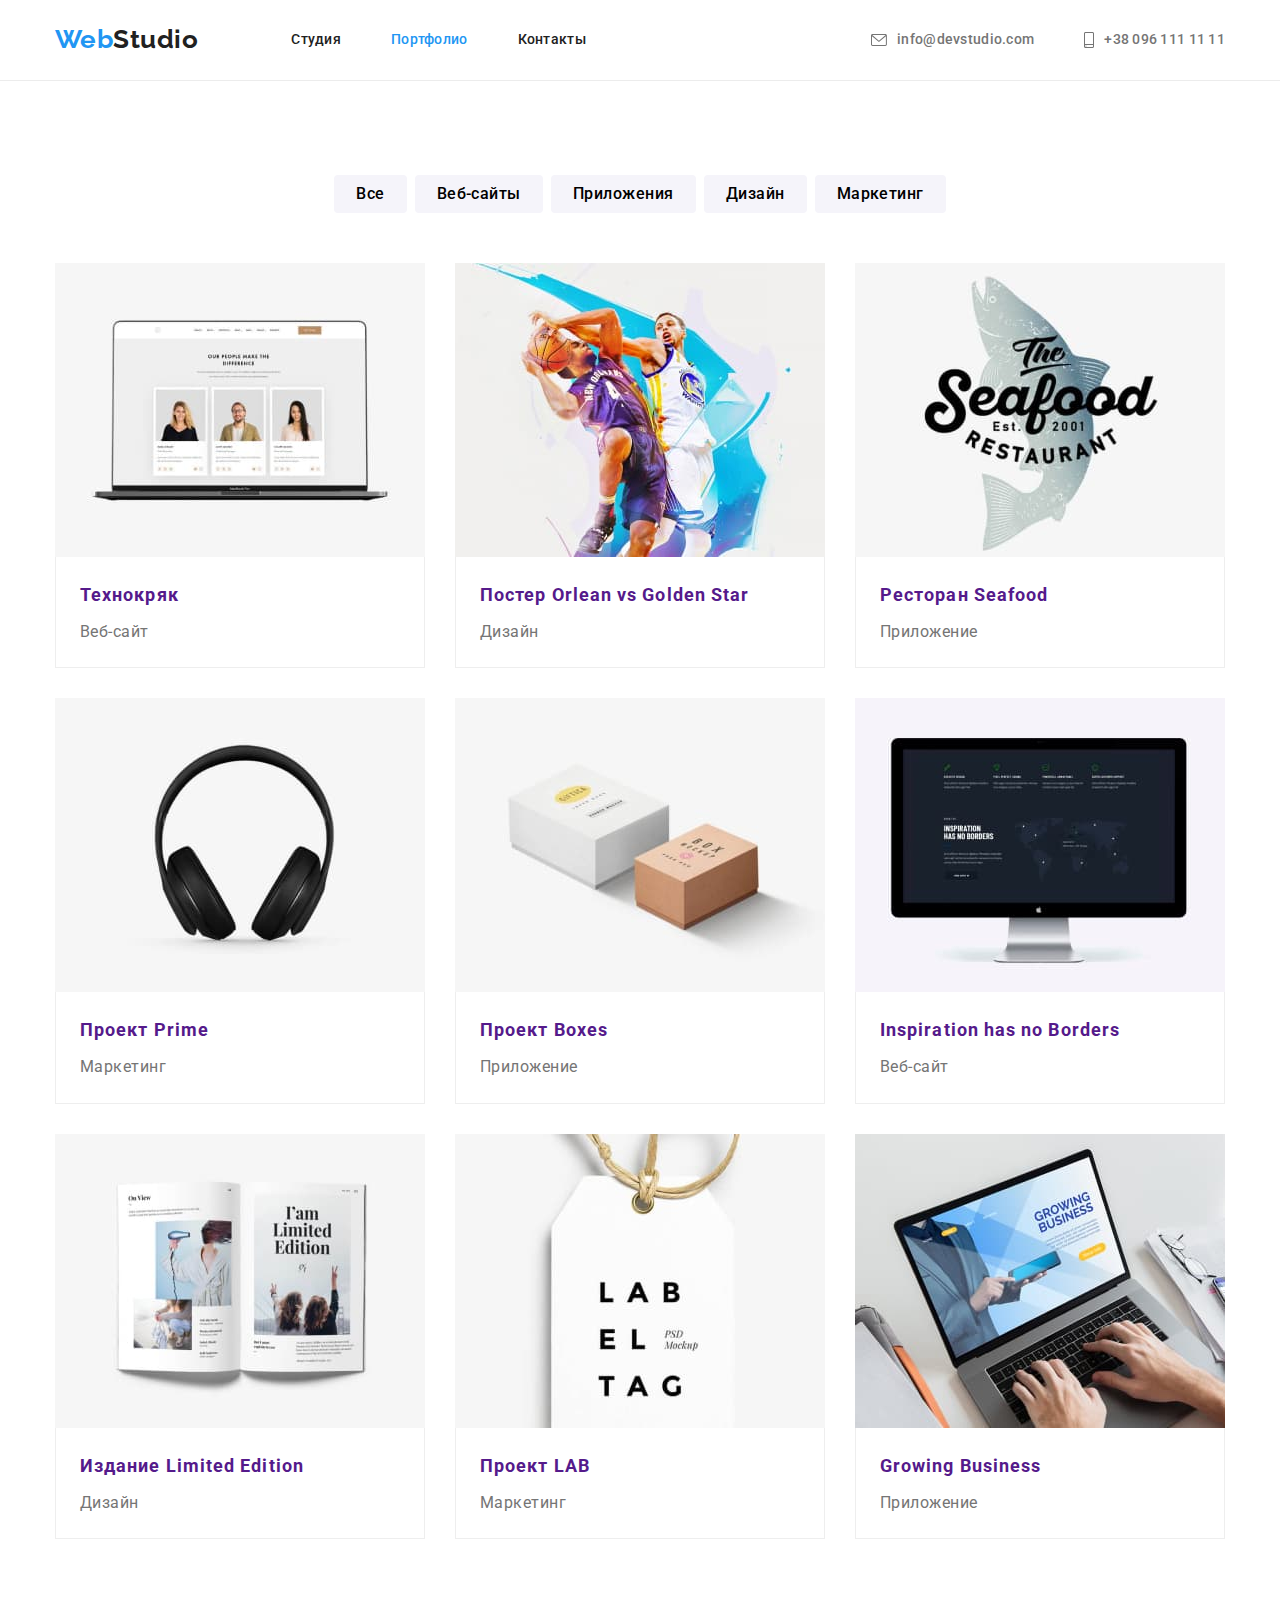
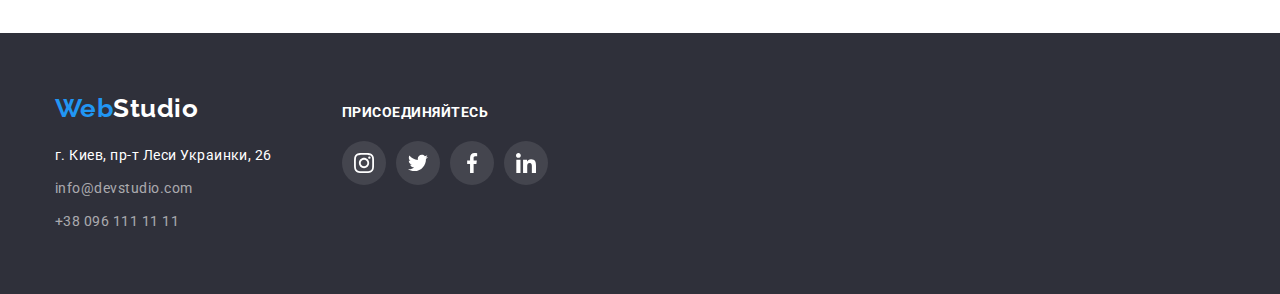
==== portfolio.html @ 65cd3a31 "start" ====
<!DOCTYPE html>
<html lang="ru">
<head>
    <meta charset="UTF-8">
    <meta name="viewport" content="width=device-width, initial-scale=1.0">
    <title>WebStudio</title>
    <link rel="preconnect" href="https://fonts.gstatic.com">
    <link href="https://fonts.googleapis.com/css2?family=Raleway:wght@700&family=Roboto:wght@400;500;700;900&display=swap"
        rel="stylesheet">
    <link rel="stylesheet" href="node_modules/modern-normalize/modern-normalize.css">
    <link rel="stylesheet" href="./css/styles.css" />
</head>
<body>
    <header class="header-stroke">
        <div class="conteiner site-nav">
        <nav class="nav">
            <a class="logo" href="./index.html" lang="en">Web<span class="logo-part-black">Studio</span></a>
            <ul class="main-nav list">
                <li class="item">
                    <a class="link" href="./index.html">Студия</a>
                </li>
                <li class="item">
                    <a class="current link" href="./portfolio.html">Портфолио</a>
                </li>
                <li class="item">
                    <a class="link" href="#contacts">Контакты</a>
                </li>
            </ul>
        </nav>
        <ul class="contacts list">
            <li class="item">
                <a class="link" href="mailto:info@devstudio.com">
                    <svg class="contacts-icon" width="16" height="12">
                        <use href="./img/symbol-defs.svg#icon-envelope"></use>
                    </svg>info@devstudio.com</a>
            </li>
            <li class="item">
                <a class="link" href="tel:+380961111111">
                    <svg class="contacts-icon" width="10px" height="16px">
                        <use href="./img/symbol-defs.svg#icon-smartphone"></use>
                    </svg>+38 096 111 11 11</a>
            </li>
        </ul>
        </div>
    </header>
    <main>
        <section class="section">
            <!--заголовок h1 подразумевается и будет скрыт-->
            <h1 class="visually-hidden">Наши проекты</h1>
            <!--радиокнопки-->
            <div class="conteiner">
            <ul class="radio list">
                <li class="item"><button class="radio-buttons" type="button">Все</button></li>
                <li class="item"><button class="radio-buttons" type="button">Веб-сайты</button></li>
                <li class="item"><button class="radio-buttons" type="button">Приложения</button></li>
                <li class="item"><button class="radio-buttons" type="button">Дизайн</button></li>
                <li class="item"><button class="radio-buttons" type="button">Маркетинг</button></li>
            </ul>
            </div>
            <!--карточки-->
            <div class="conteiner">
            <ul class="card list">
                <li class="item"><a class="cards-h-f" href=""><img class="card-image" src="./img/card1.jpg"
                    alt="Открытый лептоп с изображением веб-сайта"
                    width="370"
                    height="294">
                    <div class="card-text">
                    <h2 class="cards-title">Технокряк</h2>
                    <p class="cards-description">Веб-сайт</p>
                    </div>
                    </a>
                </li>
                <li class="item"><a class="cards-h-f" href=""><img class="card-image" src="./img/card2.jpg"
                    alt="Два игрока с баскетбольнім мячем"
                    width="370"
                    height="294">
                    <div class="card-text">
                    <h2 class="cards-title">Постер <span lang="en">Orlean vs Golden Star</span></h2>
                    <p class="cards-description">Дизайн</p>
                    </div>
                     </a>
                </li>
                <li class="item"><a class="cards-h-f" href=""><img class="card-image" src="./img/card3.jpg"
                    alt="Логотип ресторана в виде рыбы"
                    width="370"
                    height="294">
                    <div class="card-text">
                    <h2 class="cards-title">Ресторан <span lang="en">Seafood</span></h2>
                    <p class="cards-description">Приложение</p>
                    </div>
                    </a>
                </li>
                <li class="item"><a class="cards-h-f" href=""><img class="card-image" src="./img/card4.jpg"
                    alt="Безпроводные акустические наушники черного цвета"
                    width="370"
                    height="294">
                    <div class="card-text">
                    <h2 class="cards-title">Проект <span lang="en">Prime</span></h2>
                    <p class="cards-description">Маркетинг</p>
                    </div>
                    </a>
                </li>
                <li class="item"><a class="cards-h-f" href=""><img class="card-image" src="./img/card5.jpg"
                    alt="Две коробки: большая белая и маленькая коричневая"
                    width="370"
                    height="294">
                    <div class="card-text">
                    <h2 class="cards-title">Проект <span lang="en">Boxes</span></h2>
                    <p class="cards-description">Приложение</p>
                    </div>
                    </a>
                </li>
                <li class="item"><a class="cards-h-f" href=""><img class="card-image" src="./img/card6.jpg"
                    alt="Монитор компьютера с изображением веб-сайта"
                    width="370"
                    height="294">
                    <div class="card-text">
                    <h2 class="cards-title" lang="en">Inspiration has no Borders</h2>
                    <p class="cards-description">Веб-сайт</p>
                    </div>
                    </a>
                </li>
                <li class="item"><a class="cards-h-f" href=""><img class="card-image" src="./img/card7.jpg"
                    alt="Открытый журнал"
                    width="370"
                    height="294">
                    <div class="card-text">
                    <h2 class="cards-title">Издание <span lang="en">Limited Edition</span></h2>
                    <p class="cards-description">Дизайн</p>
                </div>
                </a>
                </li>
                <li class="item"><a class="cards-h-f" href=""><img class="card-image" src="./img/card8.jpg"
                    alt="Лейба"
                    width="370"
                    height="294">
                    <div class="card-text">
                    <h2 class="cards-title">Проект <span lang="en">LAB</span></h2>
                    <p class="cards-description">Маркетинг</p>
                    </div>
                    </a>
                </li>
                <li class="item"><a class="cards-h-f" href=""><img class="card-image" src="./img/card9.jpg"
                    alt="Кто-то работает на лептопе"
                    width="370"
                    height="294">
                    <div class="card-text">
                    <h2 class="cards-title" lang="en">Growing Business</h2>
                    <p class="cards-description">Приложение</p>
                    </div>
                    </a>
                </li>
            </ul>
            </div>
        </section>
    </main>
    <!--подвал-->
    <footer class="footer">
        <div class="conteiner contact-us">
            <div class="contact-us-address">
                <a class="logo" href="./index.html" lang="en">Web<span class="logo-part-white">Studio</span></a>
                <address class="address city" id="contacts">
                    г. Киев, пр-т Леси Украинки, 26
                </address>
                <address class="address">
                    <ul class="list">
                        <li>
                            <a href="mailto:info@devstudio.com">info@devstudio.com</a>
                        </li>
                        <li>
                            <a href="tel:+380961111111">+38 096 111 11 11</a>
                        </li>
                    </ul>
                </address>
            </div>
            <div class="join">
                <p class="join-text">присоединяйтесь</p>
                <ul class="list socials join-socials">
                    <li>
                        <a class="socials-background socials-white" href="">
                            <svg class="socials-icon" width="20px" height="20px">
                                <use href="./img/symbol-defs.svg#icon-instagram"></use>
                            </svg></a>
                    </li>
                    <li>
                        <a class="socials-background socials-white" href="">
                            <svg class="socials-icon" width="20px" height="20px">
                                <use href="./img/symbol-defs.svg#icon-twitter"></use>
                            </svg></a>
                    </li>
                    <li>
                        <a class="socials-background socials-white" href="">
                            <svg class="socials-icon" width="20px" height="20px">
                                <use href="./img/symbol-defs.svg#icon-facebook"></use>
                            </svg></a>
                    </li>
                    <li>
                        <a class="socials-background socials-white" href="">
                            <svg class="socials-icon" width="20px" height="20px">
                                <use href="./img/symbol-defs.svg#icon-linkedin"></use>
                            </svg></a>
                    </li>
                </ul>
            </div>
        </div>
    </footer>
    </body>
    </html>
---- css/styles.css ----
*,
*::before,
*::after {
  box-sizing: border-box;
}
/*палитра цветов*/
/*главный фон #E5E5E5*/
/*второстепенный фон #F5F4FA*/
/*фон футерa #2F303A*/
/*основной для шрифта #212121*/
/*второстепенный для шрифта #757575*/
/*акцент rgba(33, 150, 243, 1)*/
/*черный и белый для выделения текста #000000 #FFFFFF*/
/*контакты в футуре  rgba(255, 255, 255, 0.6)*/
/*нижний бордер в хедере rgba(236, 236, 236, 1)*/
:root {
  --main-background-color: rgba(255, 255, 255, 1);
  --secondary-background-color: rgba(245, 244, 250, 1);
  --footer-background-color: #2f303a;
  --main-text-color: #212121;
  --secondary-text-color: rgba(117, 117, 117, 1);
  --accent-color: rgba(33, 150, 243, 1);
  --black-for-text: rgba(33, 33, 33, 1);
  --white-for-text: rgba(255, 255, 255, 1);
  --footer-contacts: rgba(255, 255, 255, 0.6);
  --header-stroke: rgba(236, 236, 236, 1);
  --hero-backgroumd: rgba(196, 196, 196, 1);
  --hero-overlay: rgba(47, 48, 58, 0.4);
  --icon-color: rgba(175, 177, 184, 1);
  --icon-background: rgba(255, 255, 255, 0.1);
  --card-border: rgba(238, 238, 238, 1);
}
/*общие стили*/
body {
  margin: 0px;

  background-color: var(--main-background-color);
  color: var(--main-text-color);
  font-family: "Roboto", sans-serif;
  font-style: normal;
  letter-spacing: 0.03em;
}
a {
  text-decoration: none;
}
.list {
  padding: 0px;
  margin: 0px;
  list-style: none;
}
h1,
h2,
h3,
p {
  margin: 0px;
}
.conteiner {
  margin-left: auto;
  margin-right: auto;
  width: 1200px;
  padding-left: 15px;
  padding-right: 15px;
}
/*хедер*/
.site-nav {
  display: flex;
  align-items: center;
}
.nav {
  display: flex;
  align-items: center;
}
/*лого*/
.logo {
  color: var(--accent-color);
  font-family: Raleway;
  font-weight: 700;
  font-size: 26px;
  line-height: 1.2;
}
.logo-part-black {
  color: var(--black-for-text);
}
/*главная навигация*/
.main-nav {
  display: flex;
  align-items: center;
  margin-left: 93px;
}
.main-nav .link,
.contacts .link {
  display: block;
  padding-top: 32px;
  padding-bottom: 32px;
}
.main-nav .item + .item {
  margin-left: 50px;
}
.main-nav a {
  color: var(--main-text-color);
  font-weight: 500;
  font-size: 14px;
  line-height: 1.14;
  letter-spacing: 0.02em;
}
.main-nav a:hover,
.main-nav a:focus {
  color: var(--accent-color);
}
.main-nav .current {
  color: var(--accent-color);
}

/*линки*/

.contacts {
  display: flex;
  margin-left: auto;
}
.contacts .item + .item {
  margin-left: 50px;
}
.contacts a {
  color: var(--secondary-text-color);
  font-weight: 500;
  font-size: 14px;
  line-height: 1.14;
  letter-spacing: 0.02em;
}
.contacts a:hover,
.contacts a:focus {
  color: var(--accent-color);
}
.contacts .link {
  display: flex;
  align-items: center;
}
.contacts-icon {
  padding: 0px;
  margin-right: 10px;
  fill: currentColor;
}

/*Страница студия*/
/*герой*/
.hero {
  text-align: center;
  padding-top: 200px;
  padding-bottom: 200px;

  background-color: var(--footer-background-color);
  letter-spacing: 0.06em;
}
.overlay {
  max-width: 1600px;
  height: 600px;
  margin-left: auto;
  margin-right: auto;
  background-color: var(--hero-backgroumd);
  background-image: linear-gradient(
      to right,
      rgba(47, 48, 58, 0.4),
      rgba(47, 48, 58, 0.4)
    ),
    url("../img/img.jpg");

  background-repeat: no-repeat;
  background-position: center;
  background-size: cover;
}
.hero-title {
  width: 696px;
  margin-left: auto;
  margin-right: auto;
  padding: 0 20px 0 20px;

  color: var(--white-for-text);
  font-weight: 900;
  font-size: 44px;
  line-height: 1.36;
  text-transform: uppercase;
}

.hero-button {
  margin-top: 30px;
  padding: 10px 32px;
  min-width: 200px;
  border: 0px solid transparent;
  border-radius: 4px;

  color: var(--white-for-text);
  background-color: var(--accent-color);
  font-family: inherit;
  font-weight: 700;
  font-size: 16px;
  line-height: 1.9;
  letter-spacing: 0.06em;

  cursor: pointer;
}
/*общие для секций*/
.section {
  padding: 94px 0px;
}
/*преимущества*/
.advantages {
  display: flex;
}
.icon-background {
  display: flex;
  align-items: center;
  justify-content: center;
  height: 120px;
  background-color: var(--secondary-background-color);
}
.advantages .item {
  width: calc((100% - 90px) / 4);
  margin-right: 30px;
}
.advantages .item:nth-child(4n) {
  margin-right: 0;
}
.advantages-title {
  margin-top: 30px;
  font-size: 14px;
  line-height: 1.14;
  text-transform: uppercase;
}
.advantages-text {
  margin-top: 10px;

  color: var(--secondary-text-color);
  font-weight: 400;
  font-size: 14px;
  line-height: 1.71;
}
/*работа и команда*/
.work {
  padding-top: 0;
}
.section-title {
  font-size: 36px;
  line-height: 1.17;
  text-align: center;
}
.work-example {
  display: flex;
  margin-top: 50px;
}
.work-example .item {
  width: calc((100% - 60px) / 3);
  margin-right: 30px;
}
.work-example .item:nth-child(3n) {
  margin-right: 0;
}
.item-image {
  display: block;
}
/*команда*/
.our-team {
  background-color: var(--secondary-background-color);
}
.team {
  display: flex;
  margin-top: 50px;
}
.team .human {
  width: calc((100% - 90px) / 4);
  margin-right: 30px;
}
.team .human:nth-child(4n) {
  margin-right: 0;
}
.human {
  background-color: var(--main-background-color);
  box-shadow: 0px 1px 3px rgba(0, 0, 0, 0.12), 0px 1px 1px rgba(0, 0, 0, 0.14),
    0px 2px 1px rgba(0, 0, 0, 0.2);
  border-radius: 0px 0px 4px 4px;
}
.specialists {
  margin-top: 30px;

  font-weight: 500;
  font-size: 16px;
  line-height: 1.2;
  text-align: center;
}
.professions {
  margin-top: 10px;

  color: var(--secondary-text-color);
  font-weight: 400;
  font-size: 16px;
  line-height: 1.2;
  text-align: center;
}
.socials {
  display: flex;
  justify-content: center;
  padding: 16px 32px 30px;
}
.socials-background {
  display: block;
  padding: 12px;
  height: 44px;
  width: 44px;
  border-radius: 50%;
  margin-right: 10px;
  background-color: var(--icon-background);
  color: var(--icon-color);
}
.socials-background:nth-child(4n) {
  margin-right: 0;
}
.socials-background:hover,
.socials-background:focus {
  background-color: var(--accent-color);
  color: var(--white-for-text);
}
.socials-icon {
  fill: currentColor;
}
/*постоянные клиенты*/
.clients {
  display: flex;
  justify-content: center;
  margin-top: 50px;
}
.clients-background {
  display: inline-flex;
  justify-content: center;
  align-items: center;

  width: 170px;
  height: 90px;
  border: 1px solid var(--icon-color);
  border-radius: 4px;
  color: var(--icon-color);
}
.clients-background:hover,
.clients-background:focus {
  color: var(--accent-color);
  border-color: var(--accent-color);
}
.clients .item {
  margin-right: 30px;
}
.clients .item:nth-child(6n) {
  margin-right: 0;
}
.clients-logo {
  fill: currentColor;
}
/*страница портфолио*/
/*хедер*/
.header-stroke {
  border-bottom: 1px solid var(--header-stroke);
}
/*скрытый заголовок*/
.visually-hidden {
  position: absolute;
  clip: rect(0 0 0 0);
  width: 1px;
  height: 1px;
  margin: -1px;
}
/*радиокнопки*/
.radio {
  display: flex;
  justify-content: center;
}
.radio-buttons {
  padding: 6px 22px;
  border: 0px;
  border-radius: 4px;

  background-color: var(--secondary-background-color);
  font-family: inherit;
  font-weight: 500;
  font-size: 16px;
  line-height: 1.62;
  letter-spacing: 0.03em;
  text-align: center;

  cursor: pointer;
}
.radio .item {
  margin-right: 8px;
}
.radio .item:nth-child(5n) {
  margin-right: 0;
}
.radio-buttons:hover,
.radio-buttons:focus {
  box-shadow: 0px 3px 1px rgba(0, 0, 0, 0.1), 0px 1px 2px rgba(0, 0, 0, 0.08),
    0px 2px 2px rgba(0, 0, 0, 0.12);

  background-color: var(--accent-color);
  color: var(--white-for-text);
}
/*карточки*/
.card {
  display: flex;
  flex-wrap: wrap;
  margin-top: 50px;
}
.card .item {
  width: calc((100% - 60px) / 3);
  margin-right: 30px;
  margin-bottom: 30px;
}
.cards-h-f {
  display: block;
}
.cards-h-f:hover,
.cards-h-f:focus {
  box-shadow: 0px 1px 1px rgba(0, 0, 0, 0.12), 0px 4px 4px rgba(0, 0, 0, 0.06),
    1px 4px 6px rgba(0, 0, 0, 0.16);
}
.card .item:nth-child(3n) {
  margin-right: 0;
}
.card .item:nth-last-child(-n + 3) {
  margin-bottom: 0;
}
.card-image {
  display: block;
}
.card-text {
  padding: 20px 24px;
  border: 1px solid var(--card-border);
  border-top: 0px;
}
.cards-title {
  font-size: 18px;
  line-height: 2;
  letter-spacing: 0.06em;
}
.cards-description {
  margin-top: 4px;

  color: var(--secondary-text-color);
  font-weight: normal;
  font-size: 16px;
  line-height: 1.9;
}
/*подвал*/
.footer {
  padding: 60px 0px;

  background-color: var(--footer-background-color);
}
.contact-us {
  display: flex;
  align-items: baseline;
}
.contact-us-address {
  margin-right: 70px;
}
.logo-part-white {
  color: var(--white-for-text);
}
.address {
  color: var(--white-for-text);
  font-style: normal;
  font-weight: 400;
  font-size: 14px;
  line-height: 1.71;
}
.city {
  margin-top: 20px;
}
.address a {
  color: var(--footer-contacts);
}
.address li {
  margin-top: 9px;
}
/*присоединяйтесь*/
.join {
  justify-content: center;
}
.join-text {
  font-weight: 700;
  font-size: 14px;
  line-height: 1.14;
  text-transform: uppercase;
  color: var(--white-for-text);
}
.join-socials {
  padding: 0px;
  margin-top: 20px;
}
.socials-white {
  color: var(--white-for-text);
}
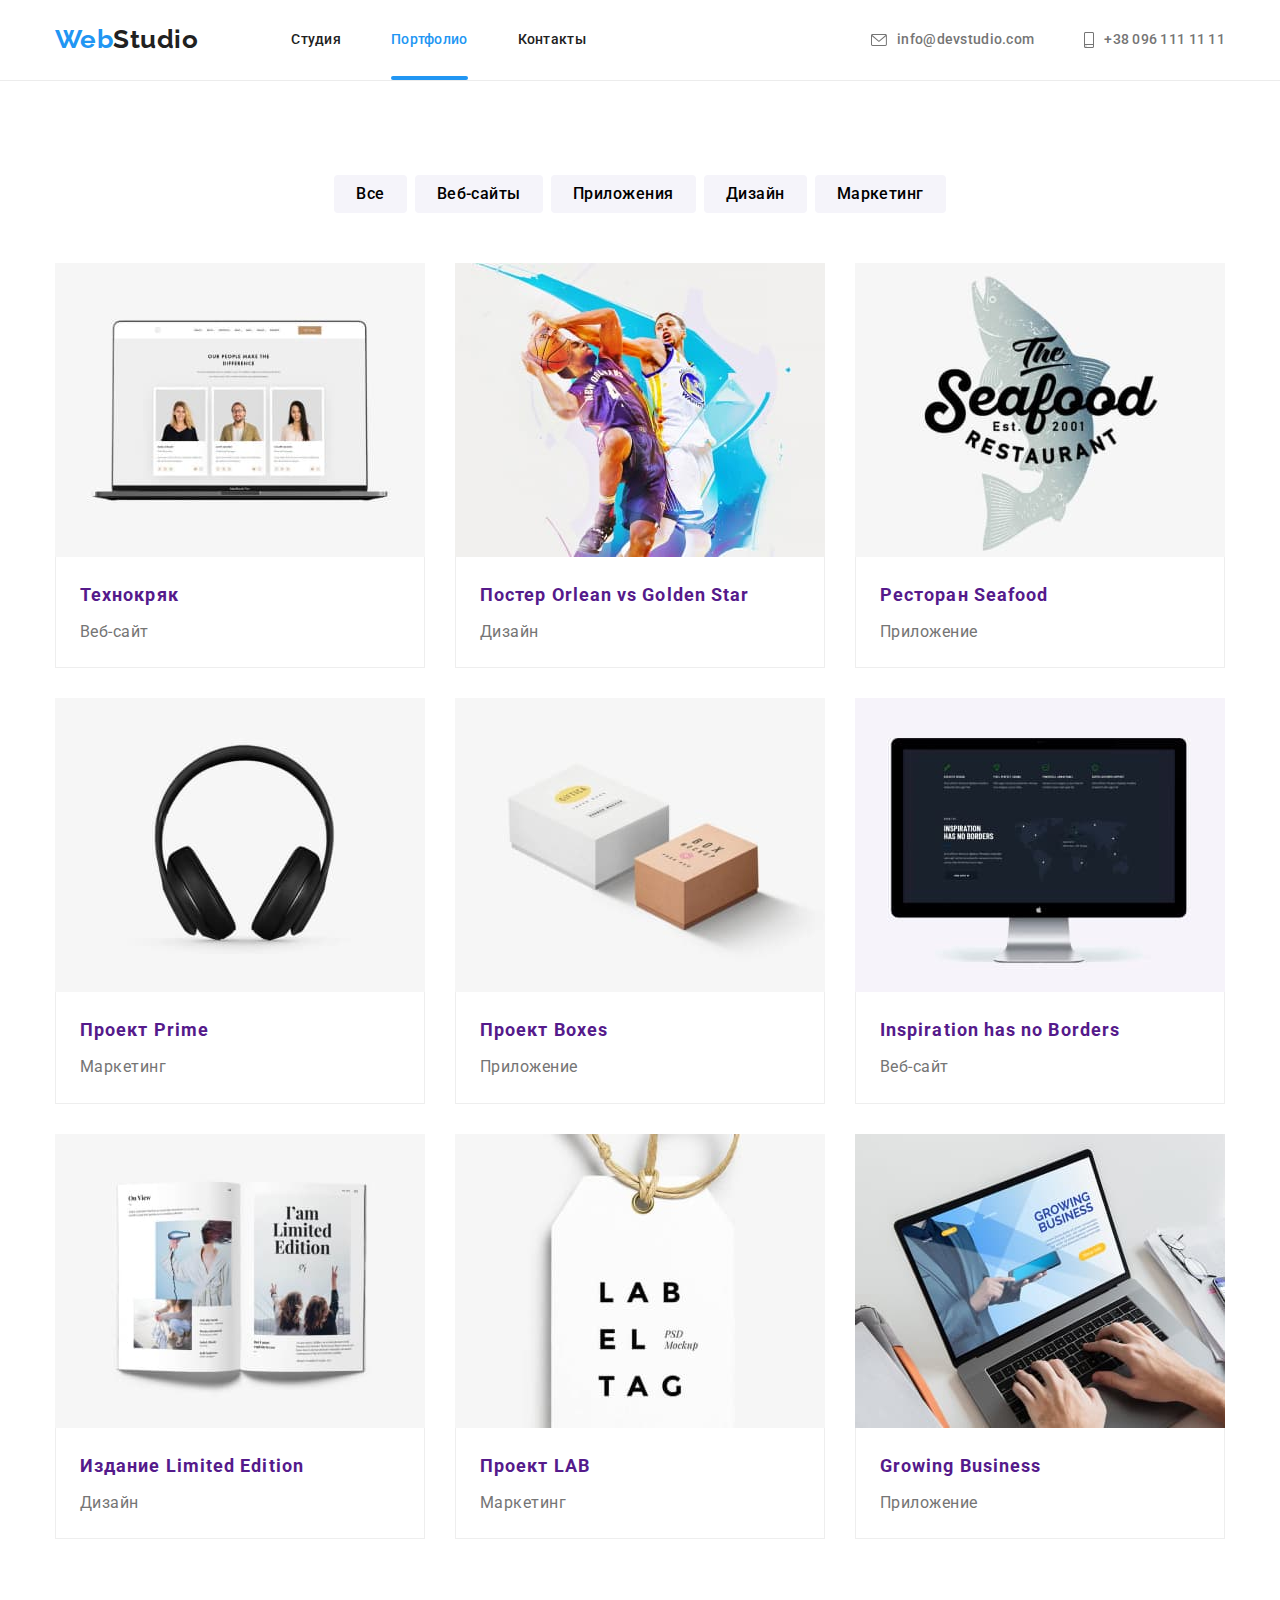
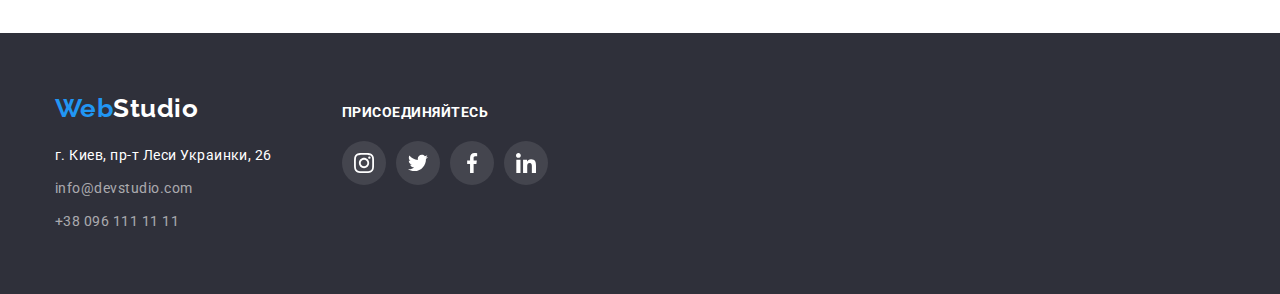
==== commit 3537cee9: "card-overlay" ====
--- a/portfolio.html
+++ b/portfolio.html
@@ -60,90 +60,125 @@
             <!--карточки-->
             <div class="conteiner">
             <ul class="card list">
-                <li class="item"><a class="cards-h-f" href=""><img class="card-image" src="./img/card1.jpg"
+                <li class="item"><a class="cards-h-f" href="">
+                    <div class="card-foto"><img class="card-image" src="./img/card1.jpg"
                     alt="Открытый лептоп с изображением веб-сайта"
                     width="370"
                     height="294">
+                    <div class="card-overlay">
+                    <p class="card-overlay-text">Технокряк это современная площадка распространения коронавируса. Компании используют эту платформу для цифрового
+                    шпионажа и атак на защищённые сервера конкурентов.</p></div></div>
                     <div class="card-text">
                     <h2 class="cards-title">Технокряк</h2>
                     <p class="cards-description">Веб-сайт</p>
                     </div>
                     </a>
                 </li>
-                <li class="item"><a class="cards-h-f" href=""><img class="card-image" src="./img/card2.jpg"
+                <li class="item"><a class="cards-h-f" href="">
+                    <div class="card-foto"><img class="card-image" src="./img/card2.jpg"
                     alt="Два игрока с баскетбольнім мячем"
                     width="370"
                     height="294">
+                    <div class="card-overlay">
+                    <p class="card-overlay-text">Постер New Orlean vs Golden Star.</p></div></div>
                     <div class="card-text">
                     <h2 class="cards-title">Постер <span lang="en">Orlean vs Golden Star</span></h2>
                     <p class="cards-description">Дизайн</p>
                     </div>
                      </a>
                 </li>
-                <li class="item"><a class="cards-h-f" href=""><img class="card-image" src="./img/card3.jpg"
+                <li class="item"><a class="cards-h-f" href="">
+                    <div class="card-foto"><img class="card-image" src="./img/card3.jpg"
                     alt="Логотип ресторана в виде рыбы"
                     width="370"
                     height="294">
+                    <div class="card-overlay">
+                    <p class="card-overlay-text">Ресторан Seafood.</p>
+                    </div></div>
                     <div class="card-text">
                     <h2 class="cards-title">Ресторан <span lang="en">Seafood</span></h2>
                     <p class="cards-description">Приложение</p>
                     </div>
                     </a>
                 </li>
-                <li class="item"><a class="cards-h-f" href=""><img class="card-image" src="./img/card4.jpg"
+                <li class="item"><a class="cards-h-f" href="">
+                    <div class="card-foto"><img class="card-image" src="./img/card4.jpg"
                     alt="Безпроводные акустические наушники черного цвета"
                     width="370"
                     height="294">
+                    <div class="card-overlay">
+                    <p class="card-overlay-text">Проект Prime.</p>
+                    </div></div>
                     <div class="card-text">
                     <h2 class="cards-title">Проект <span lang="en">Prime</span></h2>
                     <p class="cards-description">Маркетинг</p>
                     </div>
                     </a>
                 </li>
-                <li class="item"><a class="cards-h-f" href=""><img class="card-image" src="./img/card5.jpg"
+                <li class="item"><a class="cards-h-f" href="">
+                    <div class="card-foto"><img class="card-image" src="./img/card5.jpg"
                     alt="Две коробки: большая белая и маленькая коричневая"
                     width="370"
                     height="294">
+                    <div class="card-overlay">
+                    <p class="card-overlay-text">Проект Boxes.</p>
+                    </div></div>
                     <div class="card-text">
                     <h2 class="cards-title">Проект <span lang="en">Boxes</span></h2>
                     <p class="cards-description">Приложение</p>
                     </div>
                     </a>
                 </li>
-                <li class="item"><a class="cards-h-f" href=""><img class="card-image" src="./img/card6.jpg"
+                <li class="item"><a class="cards-h-f" href="">
+                    <div class="card-foto"><img class="card-image" src="./img/card6.jpg"
                     alt="Монитор компьютера с изображением веб-сайта"
                     width="370"
                     height="294">
+                    <div class="card-overlay">
+                    <p class="card-overlay-text">Inspiration has no Borders.</p>
+                    </div></div>
                     <div class="card-text">
                     <h2 class="cards-title" lang="en">Inspiration has no Borders</h2>
                     <p class="cards-description">Веб-сайт</p>
                     </div>
                     </a>
                 </li>
-                <li class="item"><a class="cards-h-f" href=""><img class="card-image" src="./img/card7.jpg"
+                <li class="item"><a class="cards-h-f" href="">
+                    <div class="card-foto"><img class="card-image" src="./img/card7.jpg"
                     alt="Открытый журнал"
                     width="370"
                     height="294">
+                    <div class="card-overlay">
+                    <p class="card-overlay-text">Издание Limited Edition.</p>
+                    </div></div>
                     <div class="card-text">
                     <h2 class="cards-title">Издание <span lang="en">Limited Edition</span></h2>
                     <p class="cards-description">Дизайн</p>
                 </div>
                 </a>
                 </li>
-                <li class="item"><a class="cards-h-f" href=""><img class="card-image" src="./img/card8.jpg"
+                <li class="item"><a class="cards-h-f" href="">
+                    <div class="card-foto"><img class="card-image" src="./img/card8.jpg"
                     alt="Лейба"
                     width="370"
                     height="294">
+                    <div class="card-overlay">
+                    <p class="card-overlay-text">Проект LAB.</p>
+                    </div></div>
                     <div class="card-text">
                     <h2 class="cards-title">Проект <span lang="en">LAB</span></h2>
                     <p class="cards-description">Маркетинг</p>
                     </div>
                     </a>
                 </li>
-                <li class="item"><a class="cards-h-f" href=""><img class="card-image" src="./img/card9.jpg"
+                <li class="item"><a class="cards-h-f" href="">
+                    <div class="card-foto"><img class="card-image" src="./img/card9.jpg"
                     alt="Кто-то работает на лептопе"
                     width="370"
                     height="294">
+                    <div class="card-overlay">
+                    <p class="card-overlay-text">Growing Business.</p>
+                    </div></div>
                     <div class="card-text">
                     <h2 class="cards-title" lang="en">Growing Business</h2>
                     <p class="cards-description">Приложение</p>
--- a/css/styles.css
+++ b/css/styles.css
@@ -21,7 +21,6 @@
   --secondary-text-color: rgba(117, 117, 117, 1);
   --accent-color: rgba(33, 150, 243, 1);
   --black-for-text: rgba(33, 33, 33, 1);
-  --white-for-text: rgba(255, 255, 255, 1);
   --footer-contacts: rgba(255, 255, 255, 0.6);
   --header-stroke: rgba(236, 236, 236, 1);
   --hero-backgroumd: rgba(196, 196, 196, 1);
@@ -29,6 +28,9 @@
   --icon-color: rgba(175, 177, 184, 1);
   --icon-background: rgba(255, 255, 255, 0.1);
   --card-border: rgba(238, 238, 238, 1);
+  --label-background: rgba(47, 48, 58, 0.8);
+  --backdrop: rgba(0, 0, 0, 0.2);
+  --card-overlay: rgba(33, 150, 243, 0.9);
 }
 /*общие стили*/
 body {
@@ -102,13 +104,26 @@
   font-size: 14px;
   line-height: 1.14;
   letter-spacing: 0.02em;
+
+  transition: color 250ms cubic-bezier(0.4, 0, 0.2, 1);
 }
 .main-nav a:hover,
 .main-nav a:focus {
   color: var(--accent-color);
 }
 .main-nav .current {
+  position: relative;
   color: var(--accent-color);
+}
+.main-nav .current::after {
+  content: "";
+  position: absolute;
+  left: 0;
+  bottom: 0;
+  width: 100%;
+  height: 4px;
+  border-radius: 2px;
+  background-color: var(--accent-color);
 }
 
 /*линки*/
@@ -126,6 +141,8 @@
   font-size: 14px;
   line-height: 1.14;
   letter-spacing: 0.02em;
+
+  transition: color 250ms cubic-bezier(0.4, 0, 0.2, 1);
 }
 .contacts a:hover,
 .contacts a:focus {
@@ -174,7 +191,7 @@
   margin-right: auto;
   padding: 0 20px 0 20px;
 
-  color: var(--white-for-text);
+  color: var(--main-background-color);
   font-weight: 900;
   font-size: 44px;
   line-height: 1.36;
@@ -188,7 +205,7 @@
   border: 0px solid transparent;
   border-radius: 4px;
 
-  color: var(--white-for-text);
+  color: var(--main-background-color);
   background-color: var(--accent-color);
   font-family: inherit;
   font-weight: 700;
@@ -248,6 +265,10 @@
   margin-top: 50px;
 }
 .work-example .item {
+  position: relative;
+  display: flex;
+  justify-content: center;
+
   width: calc((100% - 60px) / 3);
   margin-right: 30px;
 }
@@ -256,6 +277,24 @@
 }
 .item-image {
   display: block;
+}
+.work-example .item::before {
+  content: "";
+  position: absolute;
+  width: 100%;
+  height: 70px;
+  bottom: 0;
+  background-color: var(--label-background);
+}
+.lable-text {
+  position: absolute;
+  bottom: 27px;
+
+  font-weight: 700;
+  font-size: 14px;
+  line-height: 1.14;
+  text-transform: uppercase;
+  color: var(--main-background-color);
 }
 /*команда*/
 .our-team {
@@ -309,6 +348,9 @@
   margin-right: 10px;
   background-color: var(--icon-background);
   color: var(--icon-color);
+
+  transition: background-color 250ms cubic-bezier(0.4, 0, 0.2, 1),
+    color 250ms cubic-bezier(0.4, 0, 0.2, 1);
 }
 .socials-background:nth-child(4n) {
   margin-right: 0;
@@ -316,7 +358,7 @@
 .socials-background:hover,
 .socials-background:focus {
   background-color: var(--accent-color);
-  color: var(--white-for-text);
+  color: var(--main-background-color);
 }
 .socials-icon {
   fill: currentColor;
@@ -337,6 +379,9 @@
   border: 1px solid var(--icon-color);
   border-radius: 4px;
   color: var(--icon-color);
+
+  transition: color 250ms cubic-bezier(0.4, 0, 0.2, 1),
+    border-color 250ms cubic-bezier(0.4, 0, 0.2, 1);
 }
 .clients-background:hover,
 .clients-background:focus {
@@ -384,6 +429,10 @@
   text-align: center;
 
   cursor: pointer;
+
+  transition: background-color 250ms cubic-bezier(0.4, 0, 0.2, 1),
+    color 250ms cubic-bezier(0.4, 0, 0.2, 1),
+    box-shadow 250ms cubic-bezier(0.4, 0, 0.2, 1);
 }
 .radio .item {
   margin-right: 8px;
@@ -397,7 +446,7 @@
     0px 2px 2px rgba(0, 0, 0, 0.12);
 
   background-color: var(--accent-color);
-  color: var(--white-for-text);
+  color: var(--main-background-color);
 }
 /*карточки*/
 .card {
@@ -412,6 +461,8 @@
 }
 .cards-h-f {
   display: block;
+
+  transition: box-shadow 250ms cubic-bezier(0.4, 0, 0.2, 1);
 }
 .cards-h-f:hover,
 .cards-h-f:focus {
@@ -427,6 +478,41 @@
 .card-image {
   display: block;
 }
+.card-foto {
+  position: relative;
+  overflow: hidden;
+}
+.card-overlay {
+  position: absolute;
+
+  width: 100%;
+  height: 100%;
+  background-color: var(--card-overlay);
+  transform: translateY(0);
+  transition: transform 250ms cubic-bezier(0.4, 0, 0.2, 1);
+}
+.item:hover .card-overlay,
+.item:hover .card-overlay {
+  transform: translateY(-100%);
+}
+.card-overlay-text {
+  position: absolute;
+  display: flex;
+  width: 322px;
+  height: 168px;
+  top: 50%;
+  left: 50%;
+  transform: translate(-50%, -50%);
+  font-size: 18px;
+  line-height: 1.55;
+  color: var(--main-background-color);
+  opacity: 0;
+  transition: opacity 250ms cubic-bezier(0.4, 0, 0.2, 1) 250ms;
+}
+.item:hover .card-overlay-text,
+.item:hover .card-overlay-text {
+  opacity: 1;
+}
 .card-text {
   padding: 20px 24px;
   border: 1px solid var(--card-border);
@@ -459,10 +545,10 @@
   margin-right: 70px;
 }
 .logo-part-white {
-  color: var(--white-for-text);
+  color: var(--main-background-color);
 }
 .address {
-  color: var(--white-for-text);
+  color: var(--main-background-color);
   font-style: normal;
   font-weight: 400;
   font-size: 14px;
@@ -486,12 +572,50 @@
   font-size: 14px;
   line-height: 1.14;
   text-transform: uppercase;
-  color: var(--white-for-text);
+  color: var(--main-background-color);
 }
 .join-socials {
   padding: 0px;
   margin-top: 20px;
 }
 .socials-white {
-  color: var(--white-for-text);
-}
+  color: var(--main-background-color);
+}
+/*модалка*/
+.backdrop {
+  position: fixed;
+
+  inset: 0;
+
+  background-color: var(--backdrop);
+}
+.backdrop.is-hidden {
+  opacity: 0;
+  pointer-events: none;
+}
+.modal {
+  position: absolute;
+  top: 50%;
+  left: 50%;
+  transform: translate(-50%, -50%);
+
+  width: 528px;
+  height: 581px;
+  border-radius: 4px;
+  padding: 8px;
+
+  background-color: var(--main-background-color);
+}
+.close-modal {
+  position: absolute;
+  right: 8px;
+  display: flex;
+  align-items: center;
+
+  width: 30px;
+  height: 30px;
+  border: 1px solid rgba(0, 0, 0, 0.1);
+  background-color: var(--main-background-color);
+  border-radius: 50%;
+  cursor: pointer;
+}
